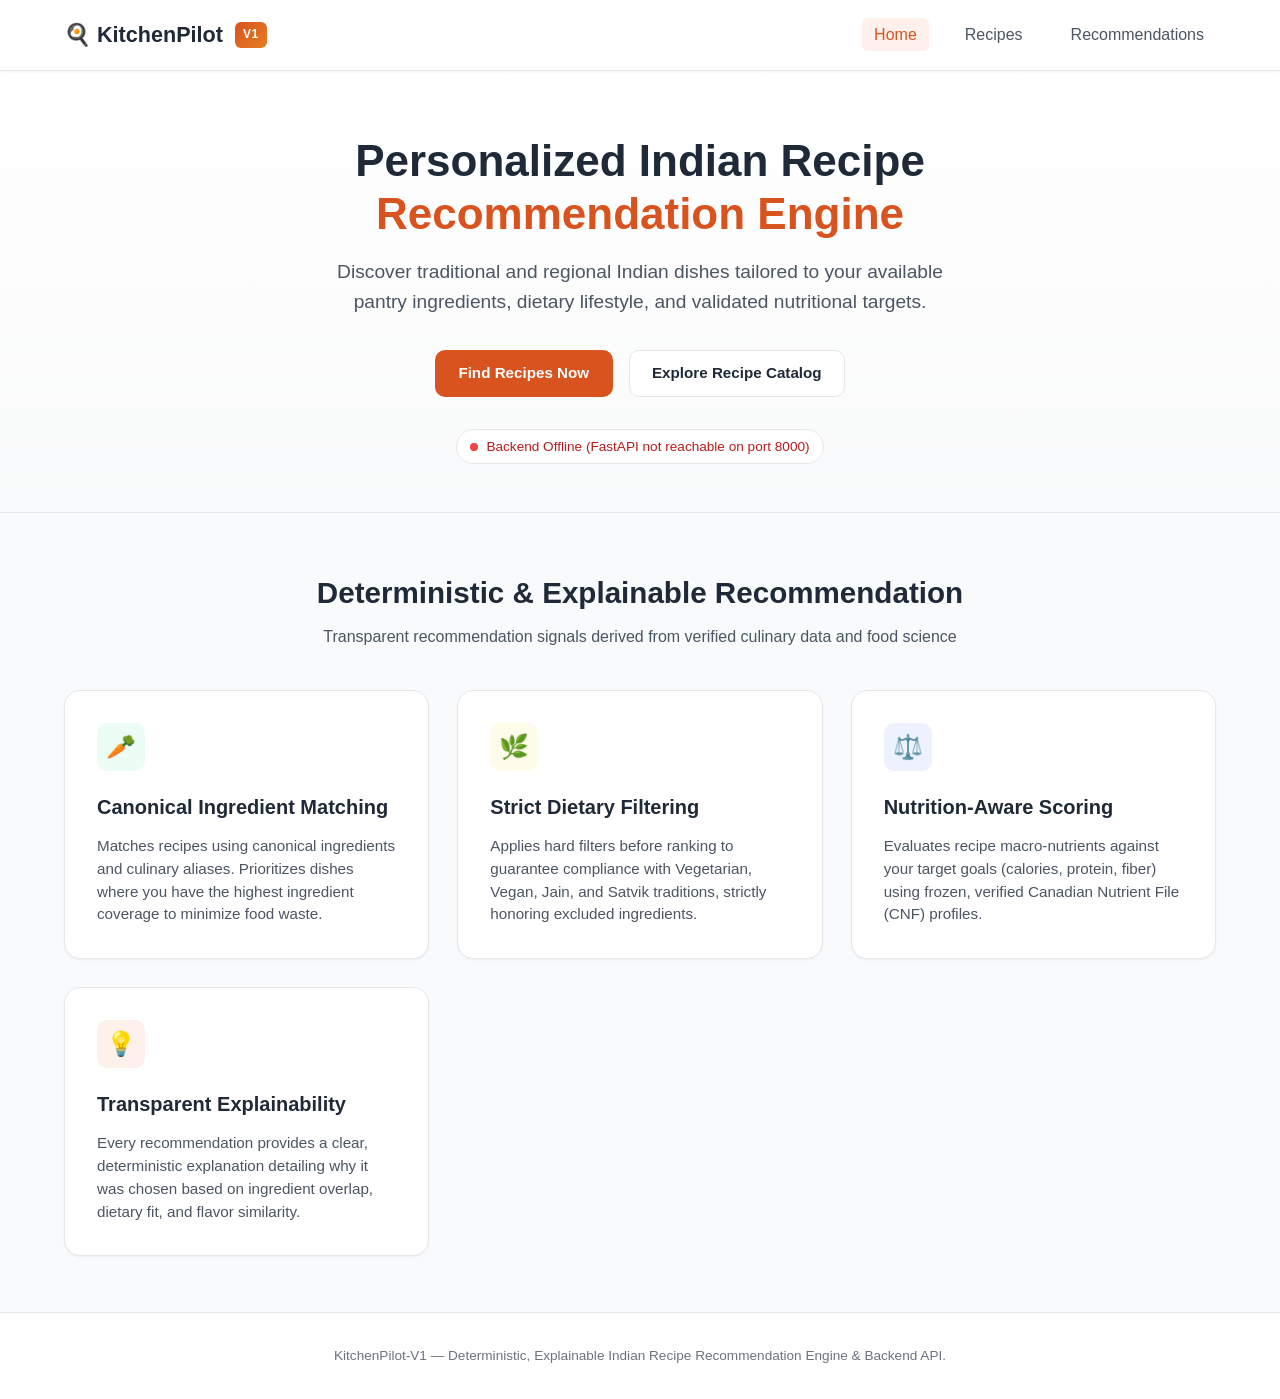
==== frontend/index.html @ 8e4f73e8 "feat: release KitchenPilot-V1 1.0.0" ====
<!DOCTYPE html>
<html lang="en">
<head>
    <meta charset="UTF-8">
    <meta name="viewport" content="width=device-width, initial-scale=1.0">
    <title>KitchenPilot-V1 — Personalized Indian Recipe Recommendation</title>
    <link rel="stylesheet" href="css/style.css">
</head>
<body>

    <!-- Navigation Header -->
    <header class="navbar">
        <div class="container nav-container">
            <a href="index.html" class="brand">
                <span>🍳 KitchenPilot</span>
                <span class="brand-badge">V1</span>
            </a>
            <nav>
                <ul class="nav-links">
                    <li><a href="index.html" class="active">Home</a></li>
                    <li><a href="recipes.html">Recipes</a></li>
                    <li><a href="recommendations.html">Recommendations</a></li>
                </ul>
            </nav>
        </div>
    </header>

    <!-- Hero Section -->
    <main>
        <section class="hero">
            <div class="container">
                <h1>Personalized Indian Recipe<br><span>Recommendation Engine</span></h1>
                <p>Discover traditional and regional Indian dishes tailored to your available pantry ingredients, dietary lifestyle, and validated nutritional targets.</p>
                <div class="cta-group">
                    <a href="recommendations.html" class="btn btn-primary">Find Recipes Now</a>
                    <a href="recipes.html" class="btn btn-secondary">Explore Recipe Catalog</a>
                </div>

                <!-- Backend Health Badge -->
                <div id="backend-status" style="margin-top: 2rem; display: inline-flex; align-items: center; gap: 0.5rem; font-size: 0.85rem; padding: 0.35rem 0.85rem; border-radius: var(--radius-full); background: var(--bg-card); border: 1px solid var(--border-color); color: var(--text-light);">
                    <span id="status-dot" style="width: 8px; height: 8px; border-radius: 50%; background: #9ca3af; display: inline-block;"></span>
                    <span id="status-text">Checking backend status...</span>
                </div>
            </div>
        </section>

        <!-- System Explanation / Pillars Section -->
        <section class="features-section">
            <div class="container">
                <div class="section-header">
                    <h2>Deterministic & Explainable Recommendation</h2>
                    <p>Transparent recommendation signals derived from verified culinary data and food science</p>
                </div>

                <div class="pillars-grid">
                    <!-- Pillar 1: Ingredient Matching -->
                    <div class="pillar-card">
                        <div class="pillar-icon" style="background-color: var(--accent-emerald-light); color: var(--accent-emerald);">
                            🥕
                        </div>
                        <h3>Canonical Ingredient Matching</h3>
                        <p>Matches recipes using canonical ingredients and culinary aliases. Prioritizes dishes where you have the highest ingredient coverage to minimize food waste.</p>
                    </div>

                    <!-- Pillar 2: Personal Preferences -->
                    <div class="pillar-card">
                        <div class="pillar-icon" style="background-color: var(--accent-amber-light); color: var(--accent-amber);">
                            🌿
                        </div>
                        <h3>Strict Dietary Filtering</h3>
                        <p>Applies hard filters before ranking to guarantee compliance with Vegetarian, Vegan, Jain, and Satvik traditions, strictly honoring excluded ingredients.</p>
                    </div>

                    <!-- Pillar 3: Nutrition-Aware Ranking -->
                    <div class="pillar-card">
                        <div class="pillar-icon" style="background-color: var(--accent-indigo-light); color: var(--accent-indigo);">
                            ⚖️
                        </div>
                        <h3>Nutrition-Aware Scoring</h3>
                        <p>Evaluates recipe macro-nutrients against your target goals (calories, protein, fiber) using frozen, verified Canadian Nutrient File (CNF) profiles.</p>
                    </div>

                    <!-- Pillar 4: Explainability -->
                    <div class="pillar-card">
                        <div class="pillar-icon" style="background-color: var(--primary-light); color: var(--primary);">
                            💡
                        </div>
                        <h3>Transparent Explainability</h3>
                        <p>Every recommendation provides a clear, deterministic explanation detailing why it was chosen based on ingredient overlap, dietary fit, and flavor similarity.</p>
                    </div>
                </div>
            </div>
        </section>
    </main>

    <!-- Footer -->
    <footer>
        <div class="container">
            <p>KitchenPilot-V1 — Deterministic, Explainable Indian Recipe Recommendation Engine & Backend API.</p>
        </div>
    </footer>

    <!-- Scripts -->
    <script src="js/api.js"></script>
    <script src="js/app.js"></script>
</body>
</html>
---- frontend/css/style.css ----
/**
 * KitchenPilot-V1 — Modern Food & Recommendation Dashboard Stylesheet
 * Self-contained Vanilla CSS with design system variables.
 */

:root {
    --primary: #d9531e;
    --primary-hover: #b83e10;
    --primary-light: #fef0ea;
    --primary-border: #f8cfbe;
    
    --secondary: #1f2937;
    --secondary-hover: #111827;
    
    --accent-emerald: #059669;
    --accent-emerald-light: #ecfdf5;
    --accent-amber: #d97706;
    --accent-amber-light: #fffbeb;
    --accent-indigo: #4f46e5;
    --accent-indigo-light: #eef2ff;

    --bg-main: #f9fafb;
    --bg-card: #ffffff;
    --bg-subtle: #f3f4f6;
    
    --text-main: #111827;
    --text-muted: #4b5563;
    --text-light: #6b7280;
    --text-white: #ffffff;

    --border-color: #e5e7eb;
    --border-focus: #d9531e;

    --shadow-sm: 0 1px 2px 0 rgba(0, 0, 0, 0.05);
    --shadow-md: 0 4px 6px -1px rgba(0, 0, 0, 0.08), 0 2px 4px -1px rgba(0, 0, 0, 0.04);
    --shadow-lg: 0 10px 15px -3px rgba(0, 0, 0, 0.08), 0 4px 6px -2px rgba(0, 0, 0, 0.04);

    --radius-sm: 6px;
    --radius-md: 10px;
    --radius-lg: 16px;
    --radius-full: 9999px;

    --font-family: -apple-system, BlinkMacSystemFont, "Segoe UI", Roboto, "Helvetica Neue", Arial, sans-serif;
    --transition: all 0.2s ease-in-out;
}

/* Reset & Base */
*, *::before, *::after {
    box-sizing: border-box;
    margin: 0;
    padding: 0;
}

body {
    font-family: var(--font-family);
    background-color: var(--bg-main);
    color: var(--text-main);
    line-height: 1.6;
    min-height: 100vh;
    display: flex;
    flex-direction: column;
}

a {
    color: var(--primary);
    text-decoration: none;
    transition: var(--transition);
}

a:hover {
    color: var(--primary-hover);
}

/* Layout */
.container {
    width: 100%;
    max-width: 1200px;
    margin: 0 auto;
    padding: 0 1.5rem;
}

/* Header & Navigation */
.navbar {
    background-color: var(--bg-card);
    border-bottom: 1px solid var(--border-color);
    position: sticky;
    top: 0;
    z-index: 50;
    box-shadow: var(--shadow-sm);
}

.nav-container {
    display: flex;
    align-items: center;
    justify-content: space-between;
    height: 70px;
}

.brand {
    display: flex;
    align-items: center;
    gap: 0.75rem;
    font-size: 1.35rem;
    font-weight: 700;
    color: var(--secondary);
    text-decoration: none;
}

.brand-badge {
    background: linear-gradient(135deg, var(--primary), #e67e22);
    color: var(--text-white);
    font-size: 0.75rem;
    font-weight: 600;
    padding: 0.2rem 0.5rem;
    border-radius: var(--radius-sm);
    letter-spacing: 0.5px;
}

.nav-links {
    display: flex;
    align-items: center;
    gap: 1.5rem;
    list-style: none;
}

.nav-links a {
    color: var(--text-muted);
    font-weight: 500;
    padding: 0.5rem 0.75rem;
    border-radius: var(--radius-sm);
}

.nav-links a:hover,
.nav-links a.active {
    color: var(--primary);
    background-color: var(--primary-light);
}

/* Hero Section */
.hero {
    background: linear-gradient(180deg, #ffffff 0%, var(--bg-main) 100%);
    padding: 4rem 0 3rem;
    text-align: center;
    border-bottom: 1px solid var(--border-color);
}

.hero h1 {
    font-size: 2.75rem;
    font-weight: 800;
    color: var(--secondary);
    margin-bottom: 1rem;
    line-height: 1.2;
}

.hero h1 span {
    color: var(--primary);
}

.hero p {
    font-size: 1.2rem;
    color: var(--text-muted);
    max-width: 650px;
    margin: 0 auto 2rem;
}

.cta-group {
    display: flex;
    justify-content: center;
    gap: 1rem;
    flex-wrap: wrap;
}

/* Buttons */
.btn {
    display: inline-flex;
    align-items: center;
    justify-content: center;
    gap: 0.5rem;
    padding: 0.65rem 1.4rem;
    font-size: 0.95rem;
    font-weight: 600;
    border-radius: var(--radius-md);
    cursor: pointer;
    border: 1px solid transparent;
    transition: var(--transition);
    text-decoration: none;
}

.btn-primary {
    background-color: var(--primary);
    color: var(--text-white);
}

.btn-primary:hover {
    background-color: var(--primary-hover);
    color: var(--text-white);
    transform: translateY(-1px);
    box-shadow: var(--shadow-md);
}

.btn-secondary {
    background-color: var(--bg-card);
    color: var(--secondary);
    border-color: var(--border-color);
}

.btn-secondary:hover {
    background-color: var(--bg-subtle);
    border-color: #d1d5db;
}

.btn-outline {
    background-color: transparent;
    color: var(--primary);
    border-color: var(--primary);
}

.btn-outline:hover {
    background-color: var(--primary-light);
}

.btn-sm {
    padding: 0.4rem 0.85rem;
    font-size: 0.85rem;
}

/* Feature Pillars Grid (Home) */
.features-section {
    padding: 3.5rem 0;
}

.section-header {
    text-align: center;
    margin-bottom: 2.5rem;
}

.section-header h2 {
    font-size: 1.85rem;
    color: var(--secondary);
    margin-bottom: 0.5rem;
}

.section-header p {
    color: var(--text-muted);
    font-size: 1rem;
}

.pillars-grid {
    display: grid;
    grid-template-columns: repeat(auto-fit, minmax(280px, 1fr));
    gap: 1.75rem;
}

.pillar-card {
    background-color: var(--bg-card);
    border: 1px solid var(--border-color);
    border-radius: var(--radius-lg);
    padding: 2rem;
    box-shadow: var(--shadow-sm);
    transition: var(--transition);
}

.pillar-card:hover {
    box-shadow: var(--shadow-md);
    border-color: var(--primary-border);
    transform: translateY(-2px);
}

.pillar-icon {
    width: 48px;
    height: 48px;
    border-radius: var(--radius-md);
    display: flex;
    align-items: center;
    justify-content: center;
    font-size: 1.5rem;
    margin-bottom: 1.25rem;
}

.pillar-card h3 {
    font-size: 1.25rem;
    color: var(--secondary);
    margin-bottom: 0.75rem;
}

.pillar-card p {
    color: var(--text-muted);
    font-size: 0.95rem;
    line-height: 1.5;
}

/* Filter Bar & Forms */
.card-filter {
    background-color: var(--bg-card);
    border: 1px solid var(--border-color);
    border-radius: var(--radius-lg);
    padding: 1.5rem;
    margin-bottom: 2rem;
    box-shadow: var(--shadow-sm);
}

.filter-grid {
    display: grid;
    grid-template-columns: repeat(auto-fit, minmax(200px, 1fr));
    gap: 1rem;
    margin-bottom: 1rem;
}

.form-group {
    display: flex;
    flex-direction: column;
    gap: 0.4rem;
}

.form-group label {
    font-size: 0.85rem;
    font-weight: 600;
    color: var(--text-muted);
}

.form-control {
    width: 100%;
    padding: 0.6rem 0.85rem;
    font-size: 0.95rem;
    border: 1px solid var(--border-color);
    border-radius: var(--radius-sm);
    background-color: #ffffff;
    color: var(--text-main);
    transition: var(--transition);
}

.form-control:focus {
    outline: none;
    border-color: var(--border-focus);
    box-shadow: 0 0 0 3px rgba(217, 83, 30, 0.15);
}

/* Checkbox Groups */
.checkbox-group {
    display: flex;
    flex-wrap: wrap;
    gap: 1.25rem;
    margin-top: 0.5rem;
}

.checkbox-label {
    display: inline-flex;
    align-items: center;
    gap: 0.4rem;
    font-size: 0.9rem;
    color: var(--text-main);
    cursor: pointer;
    font-weight: 500;
}

.checkbox-label input[type="checkbox"] {
    accent-color: var(--primary);
    width: 16px;
    height: 16px;
    cursor: pointer;
}

/* Tag Input Interaction */
.tag-input-wrapper {
    display: flex;
    flex-direction: column;
    gap: 0.5rem;
}

.tag-container {
    display: flex;
    flex-wrap: wrap;
    gap: 0.5rem;
    padding: 0.5rem;
    min-height: 44px;
    border: 1px solid var(--border-color);
    border-radius: var(--radius-sm);
    background: #ffffff;
}

.tag-item {
    background-color: var(--primary-light);
    color: var(--primary);
    border: 1px solid var(--primary-border);
    padding: 0.25rem 0.6rem;
    border-radius: var(--radius-full);
    font-size: 0.85rem;
    font-weight: 600;
    display: inline-flex;
    align-items: center;
    gap: 0.35rem;
}

.tag-remove {
    cursor: pointer;
    font-weight: bold;
    color: var(--primary);
    background: none;
    border: none;
    line-height: 1;
}

.tag-remove:hover {
    color: var(--primary-hover);
}

/* Recipe Cards Grid */
.recipes-grid {
    display: grid;
    grid-template-columns: repeat(auto-fill, minmax(320px, 1fr));
    gap: 1.5rem;
    margin-bottom: 2.5rem;
}

.recipe-card {
    background-color: var(--bg-card);
    border: 1px solid var(--border-color);
    border-radius: var(--radius-lg);
    padding: 1.5rem;
    box-shadow: var(--shadow-sm);
    display: flex;
    flex-direction: column;
    justify-content: space-between;
    transition: var(--transition);
}

.recipe-card:hover {
    box-shadow: var(--shadow-md);
    border-color: #cbd5e1;
    transform: translateY(-2px);
}

.card-header {
    margin-bottom: 0.75rem;
}

.card-header h3 {
    font-size: 1.15rem;
    font-weight: 700;
    color: var(--secondary);
    line-height: 1.35;
    margin-bottom: 0.4rem;
}

.card-meta {
    display: flex;
    flex-wrap: wrap;
    gap: 0.5rem;
    margin-bottom: 0.75rem;
}

.badge {
    font-size: 0.75rem;
    font-weight: 600;
    padding: 0.2rem 0.55rem;
    border-radius: var(--radius-full);
    text-transform: capitalize;
}

.badge-cuisine {
    background-color: var(--bg-subtle);
    color: var(--text-muted);
}

.badge-veg {
    background-color: var(--accent-emerald-light);
    color: var(--accent-emerald);
    border: 1px solid #a7f3d0;
}

.badge-nonveg {
    background-color: #fef2f2;
    color: #dc2626;
    border: 1px solid #fecaca;
}

.badge-diet {
    background-color: var(--accent-amber-light);
    color: var(--accent-amber);
    border: 1px solid #fde68a;
}

.card-body {
    flex-grow: 1;
    margin-bottom: 1rem;
    font-size: 0.9rem;
    color: var(--text-muted);
}

.info-row {
    display: flex;
    justify-content: space-between;
    margin-bottom: 0.35rem;
}

.card-footer {
    display: flex;
    align-items: center;
    justify-content: space-between;
    padding-top: 1rem;
    border-top: 1px solid var(--border-color);
}

/* Explainability Banner in Recommendation Cards */
.card-explanation {
    background-color: #f0fdf4;
    border: 1px solid #bbf7d0;
    border-radius: var(--radius-sm);
    padding: 0.75rem;
    margin: 0.75rem 0;
    font-size: 0.85rem;
    color: #166534;
    line-height: 1.45;
}

.score-badge {
    display: inline-flex;
    align-items: center;
    gap: 0.35rem;
    background-color: var(--primary-light);
    color: var(--primary);
    font-weight: 700;
    padding: 0.3rem 0.65rem;
    border-radius: var(--radius-md);
    font-size: 0.85rem;
}

/* Recipe Detail View */
.detail-header {
    background-color: var(--bg-card);
    border: 1px solid var(--border-color);
    border-radius: var(--radius-lg);
    padding: 2.5rem;
    margin-bottom: 2rem;
    box-shadow: var(--shadow-sm);
}

.detail-title {
    font-size: 2rem;
    font-weight: 800;
    color: var(--secondary);
    margin-bottom: 0.5rem;
}

.detail-local-name {
    font-size: 1.15rem;
    color: var(--text-light);
    margin-bottom: 1rem;
    font-style: italic;
}

.detail-badges {
    display: flex;
    flex-wrap: wrap;
    gap: 0.5rem;
    margin-bottom: 1.5rem;
}

.detail-stats-bar {
    display: grid;
    grid-template-columns: repeat(auto-fit, minmax(130px, 1fr));
    gap: 1rem;
    padding-top: 1.25rem;
    border-top: 1px solid var(--border-color);
}

.stat-item {
    text-align: center;
}

.stat-label {
    font-size: 0.8rem;
    color: var(--text-light);
    text-transform: uppercase;
    letter-spacing: 0.5px;
    font-weight: 600;
}

.stat-value {
    font-size: 1.2rem;
    font-weight: 700;
    color: var(--secondary);
    margin-top: 0.25rem;
}

.detail-grid {
    display: grid;
    grid-template-columns: 1fr 1fr;
    gap: 2rem;
    margin-bottom: 2.5rem;
}

@media (max-width: 860px) {
    .detail-grid {
        grid-template-columns: 1fr;
    }
}

.detail-section {
    background-color: var(--bg-card);
    border: 1px solid var(--border-color);
    border-radius: var(--radius-lg);
    padding: 2rem;
    box-shadow: var(--shadow-sm);
}

.detail-section h2 {
    font-size: 1.35rem;
    color: var(--secondary);
    margin-bottom: 1.25rem;
    display: flex;
    align-items: center;
    gap: 0.5rem;
}

.ingredients-list {
    list-style: none;
}

.ingredients-list li {
    padding: 0.6rem 0;
    border-bottom: 1px solid #f3f4f6;
    font-size: 0.95rem;
    display: flex;
    align-items: flex-start;
    gap: 0.6rem;
}

.ingredients-list li::before {
    content: "•";
    color: var(--primary);
    font-size: 1.2rem;
    line-height: 1;
}

.instructions-text {
    white-space: pre-line;
    font-size: 0.95rem;
    color: var(--text-muted);
    line-height: 1.7;
}

/* Nutrition Modal / Panel */
.nutrition-panel {
    background-color: #fafafa;
    border: 1px solid var(--border-color);
    border-radius: var(--radius-md);
    padding: 1.25rem;
    margin-top: 1rem;
}

.nutrition-grid {
    display: grid;
    grid-template-columns: repeat(auto-fit, minmax(110px, 1fr));
    gap: 0.75rem;
    margin-top: 0.75rem;
}

.nut-cell {
    background-color: #ffffff;
    border: 1px solid var(--border-color);
    border-radius: var(--radius-sm);
    padding: 0.6rem;
    text-align: center;
}

.nut-label {
    font-size: 0.75rem;
    color: var(--text-light);
    font-weight: 600;
}

.nut-value {
    font-size: 1.05rem;
    font-weight: 700;
    color: var(--secondary);
    margin-top: 0.2rem;
}

/* Pagination */
.pagination {
    display: flex;
    align-items: center;
    justify-content: center;
    gap: 0.75rem;
    margin: 2.5rem 0 3rem;
}

.page-info {
    font-size: 0.9rem;
    color: var(--text-muted);
    font-weight: 500;
}

/* Loading & Empty States */
.state-box {
    text-align: center;
    padding: 3.5rem 1.5rem;
    background-color: var(--bg-card);
    border: 1px solid var(--border-color);
    border-radius: var(--radius-lg);
    margin: 2rem 0;
}

.spinner {
    width: 44px;
    height: 44px;
    border: 4px solid var(--bg-subtle);
    border-top: 4px solid var(--primary);
    border-radius: 50%;
    margin: 0 auto 1.25rem;
    animation: spin 0.8s linear infinite;
}

@keyframes spin {
    0% { transform: rotate(0deg); }
    100% { transform: rotate(360deg); }
}

.state-box h3 {
    font-size: 1.25rem;
    color: var(--secondary);
    margin-bottom: 0.5rem;
}

.state-box p {
    color: var(--text-light);
    font-size: 0.95rem;
}

.error-banner {
    background-color: #fef2f2;
    border: 1px solid #fecaca;
    color: #991b1b;
    border-radius: var(--radius-md);
    padding: 1rem 1.25rem;
    margin-bottom: 1.5rem;
    display: flex;
    align-items: flex-start;
    gap: 0.75rem;
}

/* Footer */
footer {
    margin-top: auto;
    background-color: var(--bg-card);
    border-top: 1px solid var(--border-color);
    padding: 2rem 0;
    text-align: center;
    color: var(--text-light);
    font-size: 0.85rem;
}
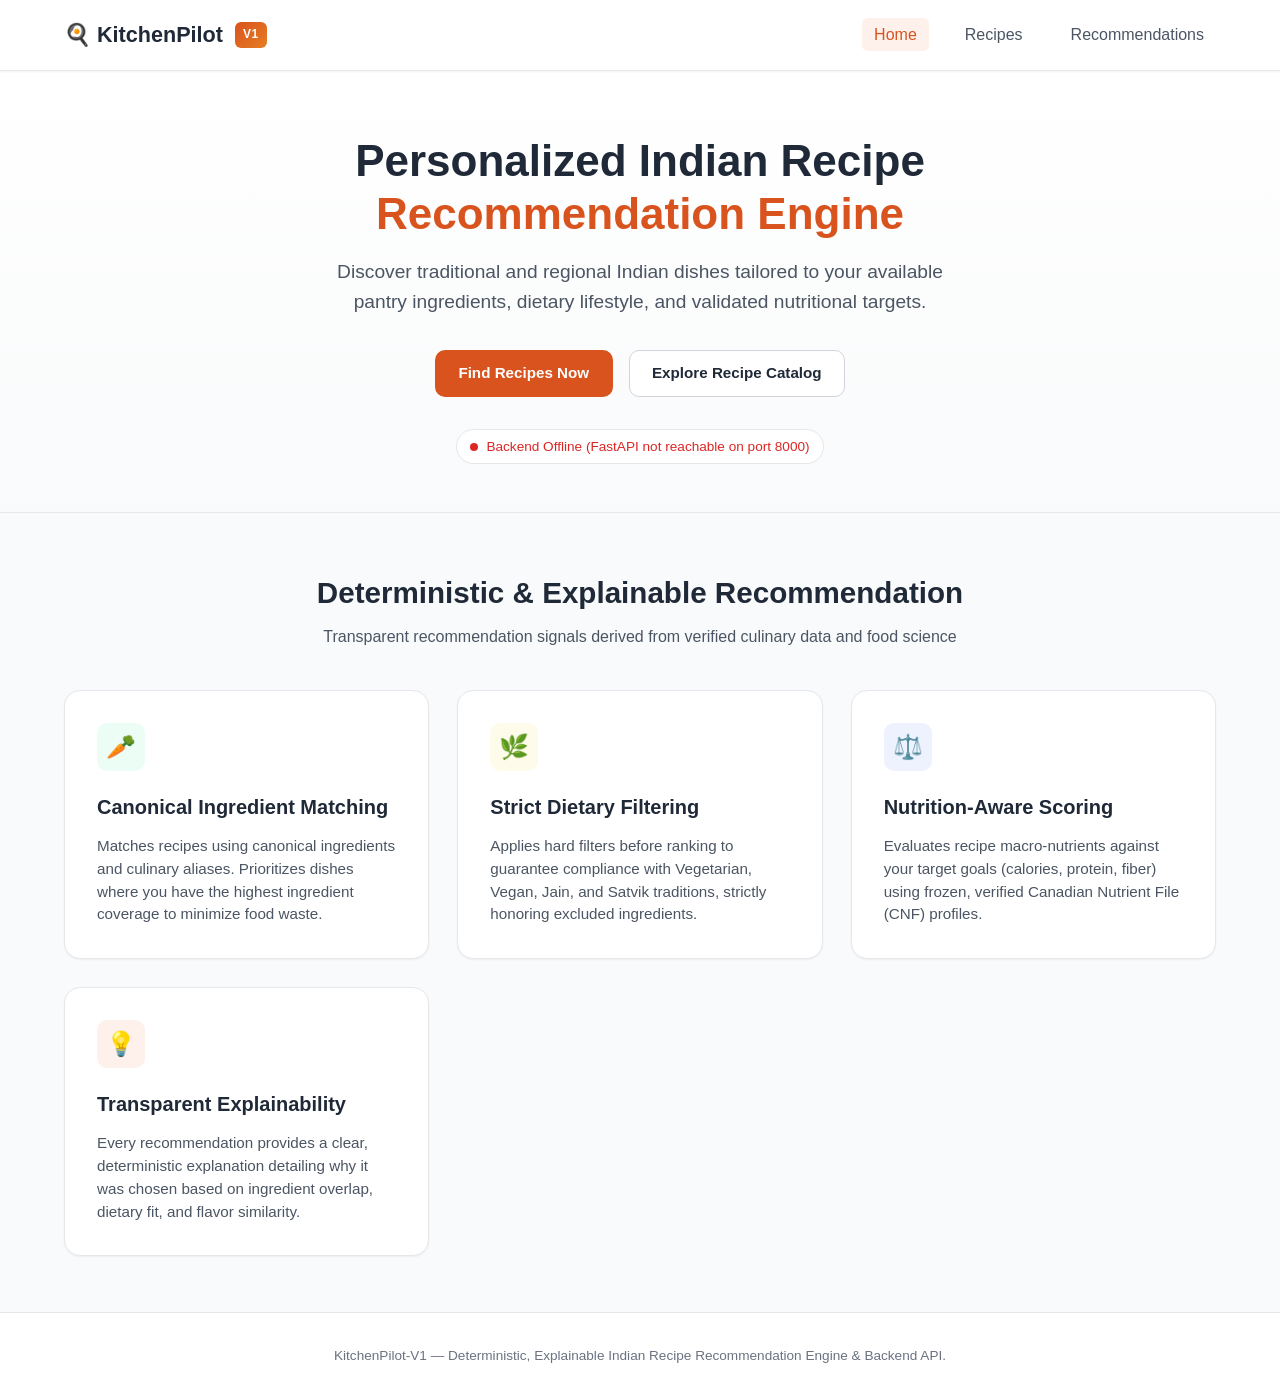
==== commit 22be2c47: "Prepare KitchenPilot-V1 for deployment" ====
--- a/frontend/index.html
+++ b/frontend/index.html
@@ -37,8 +37,8 @@
                 </div>
 
                 <!-- Backend Health Badge -->
-                <div id="backend-status" style="margin-top: 2rem; display: inline-flex; align-items: center; gap: 0.5rem; font-size: 0.85rem; padding: 0.35rem 0.85rem; border-radius: var(--radius-full); background: var(--bg-card); border: 1px solid var(--border-color); color: var(--text-light);">
-                    <span id="status-dot" style="width: 8px; height: 8px; border-radius: 50%; background: #9ca3af; display: inline-block;"></span>
+                <div id="backend-status" class="backend-status-badge">
+                    <span id="status-dot" class="status-dot"></span>
                     <span id="status-text">Checking backend status...</span>
                 </div>
             </div>
--- a/frontend/css/style.css
+++ b/frontend/css/style.css
@@ -1,17 +1,49 @@
 /**
  * KitchenPilot-V1 — Modern Food & Recommendation Dashboard Stylesheet
- * Self-contained Vanilla CSS with design system variables.
+ * Self-contained Vanilla CSS with centralized semantic design system variables.
+ * Fully compatible with native prefers-color-scheme and external dark mode extensions.
  */
 
 :root {
+    /* Color Scheme standard for light-by-default design */
+    color-scheme: light;
+
+    /* Surfaces & Backgrounds */
+    --bg-main: #f9fafb;
+    --bg-page: #f9fafb;
+    --bg-card: #ffffff;
+    --bg-surface: #ffffff;
+    --bg-subtle: #f3f4f6;
+    --bg-input: #ffffff;
+
+    /* Typography & Neutrals */
+    --text-main: #111827;
+    --text-primary: #111827;
+    --text-secondary: #1f2937;
+    --text-muted: #4b5563;
+    --text-light: #6b7280;
+    --text-white: #ffffff;
+
+    /* Secondary / Heading Neutrals */
+    --secondary: #1f2937;
+    --secondary-hover: #111827;
+
+    /* Brand / Primary Accent */
     --primary: #d9531e;
     --primary-hover: #b83e10;
     --primary-light: #fef0ea;
     --primary-border: #f8cfbe;
-    
-    --secondary: #1f2937;
-    --secondary-hover: #111827;
-    
+    --primary-text: #ffffff;
+
+    /* Borders */
+    --border-color: #e5e7eb;
+    --border-subtle: #f3f4f6;
+    --border-strong: #d1d5db;
+    --border-hover: #cbd5e1;
+    --border-focus: #d9531e;
+    --focus-ring: rgba(217, 83, 30, 0.18);
+
+    /* Accents & Functional Colors */
     --accent-emerald: #059669;
     --accent-emerald-light: #ecfdf5;
     --accent-amber: #d97706;
@@ -19,18 +51,56 @@
     --accent-indigo: #4f46e5;
     --accent-indigo-light: #eef2ff;
 
-    --bg-main: #f9fafb;
-    --bg-card: #ffffff;
-    --bg-subtle: #f3f4f6;
-    
-    --text-main: #111827;
-    --text-muted: #4b5563;
-    --text-light: #6b7280;
-    --text-white: #ffffff;
-
-    --border-color: #e5e7eb;
-    --border-focus: #d9531e;
-
+    --success: #059669;
+    --success-light: #ecfdf5;
+    --success-border: #a7f3d0;
+    --success-text: #065f46;
+
+    --warning: #d97706;
+    --warning-light: #fffbeb;
+    --warning-border: #fde68a;
+    --warning-title: #92400e;
+    --warning-text: #78350f;
+    --warning-badge-bg: #fef3c7;
+    --warning-badge-text: #b45309;
+
+    --danger: #dc2626;
+    --danger-light: #fef2f2;
+    --danger-border: #fecaca;
+    --danger-text: #991b1b;
+
+    /* Badges */
+    --badge-cuisine-bg: var(--bg-subtle);
+    --badge-cuisine-text: var(--text-muted);
+    --badge-veg-bg: #ecfdf5;
+    --badge-veg-text: #059669;
+    --badge-veg-border: #a7f3d0;
+    --badge-nonveg-bg: #fef2f2;
+    --badge-nonveg-text: #dc2626;
+    --badge-nonveg-border: #fecaca;
+    --badge-diet-bg: #fffbeb;
+    --badge-diet-text: #d97706;
+    --badge-diet-border: #fde68a;
+
+    /* Explainability Banner */
+    --explanation-bg: #f0fdf4;
+    --explanation-border: #bbf7d0;
+    --explanation-text: #166534;
+
+    /* Nutrition Panel */
+    --nut-panel-bg: #fafafa;
+    --nut-cell-bg: #ffffff;
+    --nut-cell-border: var(--border-color);
+
+    /* Hero Section */
+    --hero-bg: #ffffff;
+    --hero-bg-top: #ffffff;
+    --hero-bg-bottom: var(--bg-main);
+    --hero-text: var(--secondary);
+    --hero-text-muted: var(--text-muted);
+    --hero-border: var(--border-color);
+
+    /* Shadows */
     --shadow-sm: 0 1px 2px 0 rgba(0, 0, 0, 0.05);
     --shadow-md: 0 4px 6px -1px rgba(0, 0, 0, 0.08), 0 2px 4px -1px rgba(0, 0, 0, 0.04);
     --shadow-lg: 0 10px 15px -3px rgba(0, 0, 0, 0.08), 0 4px 6px -2px rgba(0, 0, 0, 0.04);
@@ -69,6 +139,11 @@
 
 a:hover {
     color: var(--primary-hover);
+}
+
+/* Native form controls inherit light color-scheme */
+input, select, textarea, button {
+    color-scheme: light;
 }
 
 /* Layout */
@@ -138,16 +213,17 @@
 
 /* Hero Section */
 .hero {
-    background: linear-gradient(180deg, #ffffff 0%, var(--bg-main) 100%);
+    background-color: var(--hero-bg);
+    background: linear-gradient(180deg, var(--hero-bg-top) 0%, var(--hero-bg-bottom) 100%);
     padding: 4rem 0 3rem;
     text-align: center;
-    border-bottom: 1px solid var(--border-color);
+    border-bottom: 1px solid var(--hero-border);
 }
 
 .hero h1 {
     font-size: 2.75rem;
     font-weight: 800;
-    color: var(--secondary);
+    color: var(--hero-text);
     margin-bottom: 1rem;
     line-height: 1.2;
 }
@@ -158,9 +234,41 @@
 
 .hero p {
     font-size: 1.2rem;
-    color: var(--text-muted);
+    color: var(--hero-text-muted);
     max-width: 650px;
     margin: 0 auto 2rem;
+}
+
+.hero .btn-secondary {
+    background-color: var(--bg-card);
+    color: var(--hero-text);
+    border-color: var(--border-strong);
+}
+
+.hero .btn-secondary:hover {
+    background-color: var(--bg-subtle);
+    border-color: var(--border-hover);
+}
+
+.backend-status-badge {
+    margin-top: 2rem;
+    display: inline-flex;
+    align-items: center;
+    gap: 0.5rem;
+    font-size: 0.85rem;
+    padding: 0.35rem 0.85rem;
+    border-radius: var(--radius-full);
+    background-color: var(--bg-card);
+    border: 1px solid var(--border-color);
+    color: var(--text-light);
+}
+
+.status-dot {
+    width: 8px;
+    height: 8px;
+    border-radius: 50%;
+    background-color: var(--text-light);
+    display: inline-block;
 }
 
 .cta-group {
@@ -188,12 +296,12 @@
 
 .btn-primary {
     background-color: var(--primary);
-    color: var(--text-white);
+    color: var(--primary-text);
 }
 
 .btn-primary:hover {
     background-color: var(--primary-hover);
-    color: var(--text-white);
+    color: var(--primary-text);
     transform: translateY(-1px);
     box-shadow: var(--shadow-md);
 }
@@ -206,7 +314,7 @@
 
 .btn-secondary:hover {
     background-color: var(--bg-subtle);
-    border-color: #d1d5db;
+    border-color: var(--border-strong);
 }
 
 .btn-outline {
@@ -324,15 +432,27 @@
     font-size: 0.95rem;
     border: 1px solid var(--border-color);
     border-radius: var(--radius-sm);
-    background-color: #ffffff;
+    background-color: var(--bg-input);
     color: var(--text-main);
     transition: var(--transition);
+}
+
+.form-control::placeholder {
+    color: var(--text-light);
+    opacity: 0.85;
 }
 
 .form-control:focus {
     outline: none;
     border-color: var(--border-focus);
-    box-shadow: 0 0 0 3px rgba(217, 83, 30, 0.15);
+    box-shadow: 0 0 0 3px var(--focus-ring);
+}
+
+.form-control:disabled {
+    background-color: var(--bg-subtle);
+    color: var(--text-muted);
+    cursor: not-allowed;
+    opacity: 0.7;
 }
 
 /* Checkbox Groups */
@@ -375,7 +495,7 @@
     min-height: 44px;
     border: 1px solid var(--border-color);
     border-radius: var(--radius-sm);
-    background: #ffffff;
+    background-color: var(--bg-input);
 }
 
 .tag-item {
@@ -404,6 +524,31 @@
     color: var(--primary-hover);
 }
 
+/* Matched & Missing Ingredient Tags in Cards */
+.tag-matched {
+    display: inline-block;
+    font-size: 0.75rem;
+    font-weight: 500;
+    background-color: var(--badge-veg-bg);
+    color: var(--badge-veg-text);
+    border: 1px solid var(--badge-veg-border);
+    border-radius: var(--radius-full);
+    padding: 0.15rem 0.5rem;
+    margin: 0.15rem;
+}
+
+.tag-missing {
+    display: inline-block;
+    font-size: 0.75rem;
+    font-weight: 500;
+    background-color: var(--bg-subtle);
+    color: var(--text-muted);
+    border: 1px solid var(--border-color);
+    border-radius: var(--radius-full);
+    padding: 0.15rem 0.5rem;
+    margin: 0.15rem;
+}
+
 /* Recipe Cards Grid */
 .recipes-grid {
     display: grid;
@@ -426,7 +571,7 @@
 
 .recipe-card:hover {
     box-shadow: var(--shadow-md);
-    border-color: #cbd5e1;
+    border-color: var(--border-hover);
     transform: translateY(-2px);
 }
 
@@ -458,26 +603,26 @@
 }
 
 .badge-cuisine {
-    background-color: var(--bg-subtle);
-    color: var(--text-muted);
+    background-color: var(--badge-cuisine-bg);
+    color: var(--badge-cuisine-text);
 }
 
 .badge-veg {
-    background-color: var(--accent-emerald-light);
-    color: var(--accent-emerald);
-    border: 1px solid #a7f3d0;
+    background-color: var(--badge-veg-bg);
+    color: var(--badge-veg-text);
+    border: 1px solid var(--badge-veg-border);
 }
 
 .badge-nonveg {
-    background-color: #fef2f2;
-    color: #dc2626;
-    border: 1px solid #fecaca;
+    background-color: var(--badge-nonveg-bg);
+    color: var(--badge-nonveg-text);
+    border: 1px solid var(--badge-nonveg-border);
 }
 
 .badge-diet {
-    background-color: var(--accent-amber-light);
-    color: var(--accent-amber);
-    border: 1px solid #fde68a;
+    background-color: var(--badge-diet-bg);
+    color: var(--badge-diet-text);
+    border: 1px solid var(--badge-diet-border);
 }
 
 .card-body {
@@ -501,15 +646,60 @@
     border-top: 1px solid var(--border-color);
 }
 
+/* Feedback Action Buttons */
+.feedback-actions {
+    display: flex;
+    gap: 0.35rem;
+    justify-content: flex-end;
+    padding-top: 0.35rem;
+    border-top: 1px solid var(--border-color);
+}
+
+.btn-fb {
+    background-color: var(--bg-card);
+    color: var(--text-muted);
+    border: 1px solid var(--border-color);
+    font-size: 0.8rem;
+    padding: 0.2rem 0.45rem;
+}
+
+.btn-fb:hover {
+    background-color: var(--bg-subtle);
+    color: var(--text-main);
+    border-color: var(--border-strong);
+}
+
+.btn-fb.active,
+.btn-fb:disabled {
+    background-color: var(--badge-veg-bg);
+    color: var(--badge-veg-text);
+    border-color: var(--badge-veg-border);
+    cursor: default;
+}
+
+.btn-qual-fb {
+    background-color: var(--bg-subtle);
+    color: var(--text-muted);
+    border: 1px solid var(--border-color);
+    font-size: 0.8rem;
+    padding: 0.2rem 0.45rem;
+}
+
+.btn-qual-fb:hover {
+    background-color: var(--bg-card);
+    color: var(--text-main);
+    border-color: var(--border-strong);
+}
+
 /* Explainability Banner in Recommendation Cards */
 .card-explanation {
-    background-color: #f0fdf4;
-    border: 1px solid #bbf7d0;
+    background-color: var(--explanation-bg);
+    border: 1px solid var(--explanation-border);
     border-radius: var(--radius-sm);
     padding: 0.75rem;
     margin: 0.75rem 0;
     font-size: 0.85rem;
-    color: #166534;
+    color: var(--explanation-text);
     line-height: 1.45;
 }
 
@@ -619,7 +809,7 @@
 
 .ingredients-list li {
     padding: 0.6rem 0;
-    border-bottom: 1px solid #f3f4f6;
+    border-bottom: 1px solid var(--border-subtle);
     font-size: 0.95rem;
     display: flex;
     align-items: flex-start;
@@ -642,7 +832,7 @@
 
 /* Nutrition Modal / Panel */
 .nutrition-panel {
-    background-color: #fafafa;
+    background-color: var(--nut-panel-bg);
     border: 1px solid var(--border-color);
     border-radius: var(--radius-md);
     padding: 1.25rem;
@@ -657,8 +847,8 @@
 }
 
 .nut-cell {
-    background-color: #ffffff;
-    border: 1px solid var(--border-color);
+    background-color: var(--nut-cell-bg);
+    border: 1px solid var(--nut-cell-border);
     border-radius: var(--radius-sm);
     padding: 0.6rem;
     text-align: center;
@@ -700,6 +890,52 @@
     border: 1px solid var(--border-color);
     border-radius: var(--radius-lg);
     margin: 2rem 0;
+}
+
+.state-box h3 {
+    font-size: 1.25rem;
+    color: var(--secondary);
+    margin-bottom: 0.5rem;
+}
+
+.state-box p {
+    color: var(--text-light);
+    font-size: 0.95rem;
+}
+
+/* Warning & Hard Constraints State Box */
+.state-box-warning {
+    background-color: var(--warning-light) !important;
+    border: 1px solid var(--warning-border) !important;
+}
+
+.state-box-warning h3 {
+    color: var(--warning-title) !important;
+}
+
+.state-box-warning p {
+    color: var(--warning-text) !important;
+}
+
+.state-warning-badge {
+    display: inline-block;
+    font-size: 0.75rem;
+    font-weight: 700;
+    text-transform: uppercase;
+    background-color: var(--warning-badge-bg);
+    color: var(--warning-badge-text);
+    padding: 0.2rem 0.5rem;
+    border-radius: var(--radius-sm);
+    margin-bottom: 0.75rem;
+}
+
+.safe-adjustments-box {
+    margin-top: 1rem;
+    text-align: left;
+    background-color: var(--bg-card);
+    padding: 1rem;
+    border-radius: var(--radius-md);
+    border: 1px solid var(--border-color);
 }
 
 .spinner {
@@ -717,21 +953,10 @@
     100% { transform: rotate(360deg); }
 }
 
-.state-box h3 {
-    font-size: 1.25rem;
-    color: var(--secondary);
-    margin-bottom: 0.5rem;
-}
-
-.state-box p {
-    color: var(--text-light);
-    font-size: 0.95rem;
-}
-
 .error-banner {
-    background-color: #fef2f2;
-    border: 1px solid #fecaca;
-    color: #991b1b;
+    background-color: var(--danger-light);
+    border: 1px solid var(--danger-border);
+    color: var(--danger-text);
     border-radius: var(--radius-md);
     padding: 1rem 1.25rem;
     margin-bottom: 1.5rem;
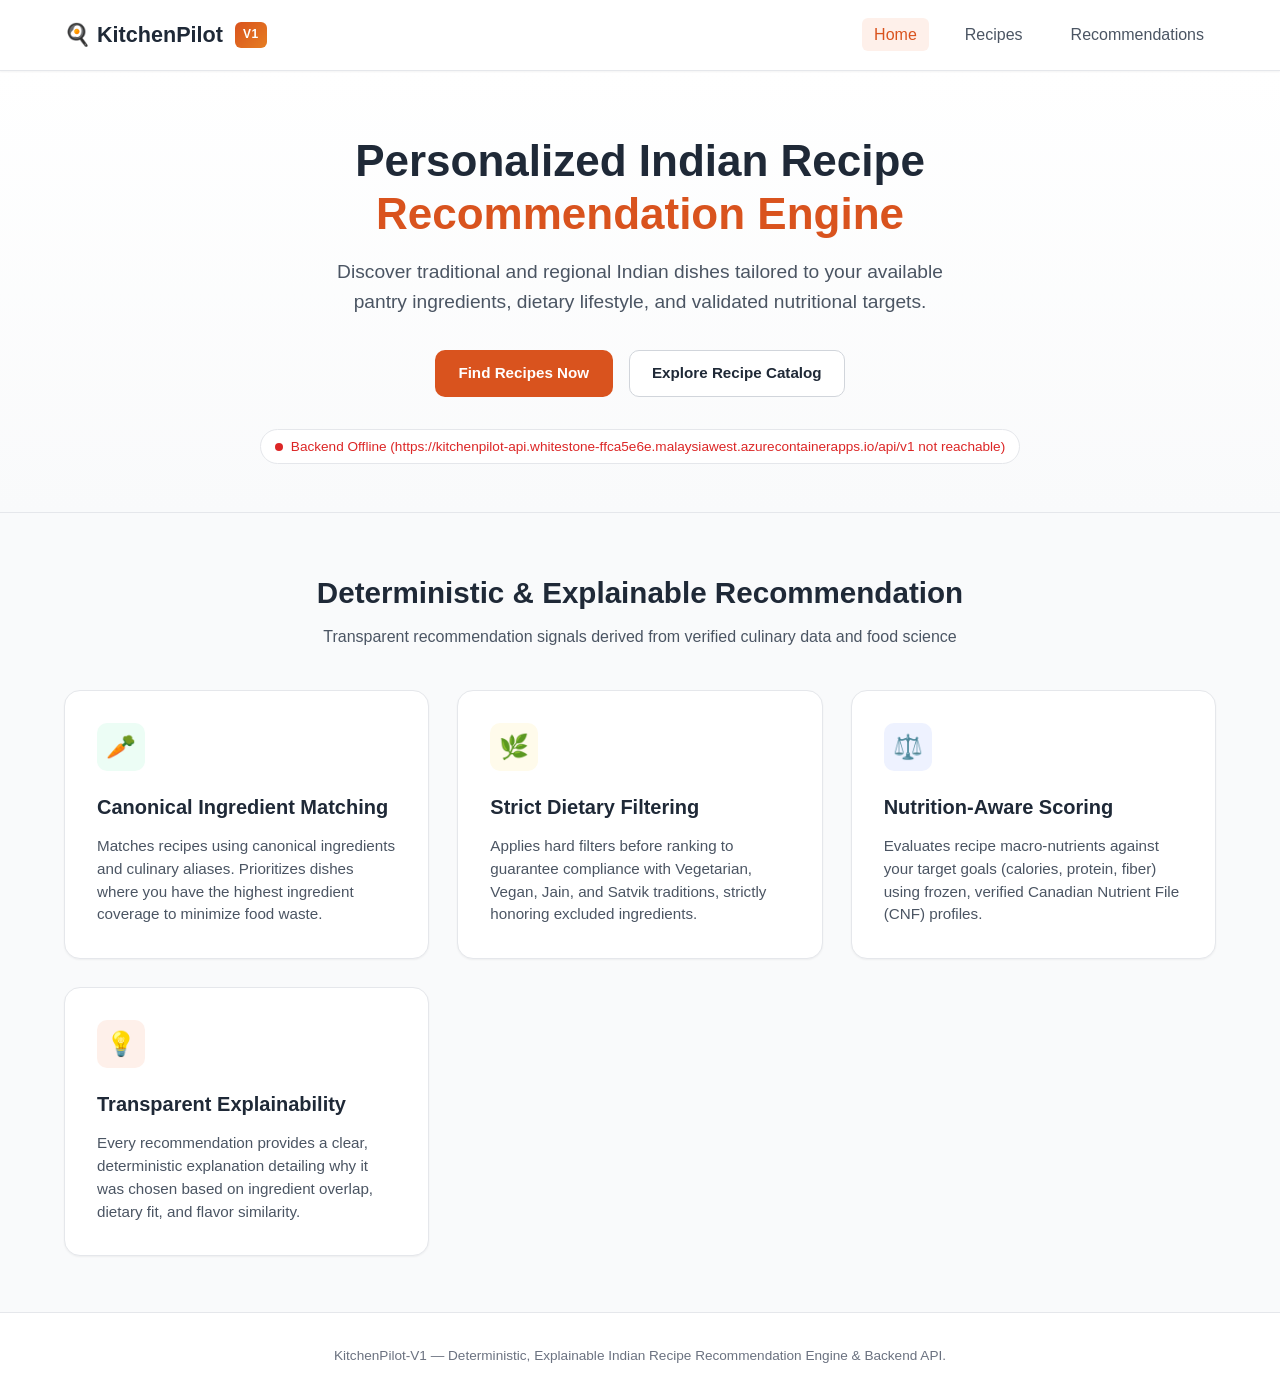
==== commit a35e84a4: "Finalize production audit fixes" ====
--- a/frontend/index.html
+++ b/frontend/index.html
@@ -101,6 +101,7 @@
     </footer>
 
     <!-- Scripts -->
+    <script src="js/config.js"></script>
     <script src="js/api.js"></script>
     <script src="js/app.js"></script>
 </body>
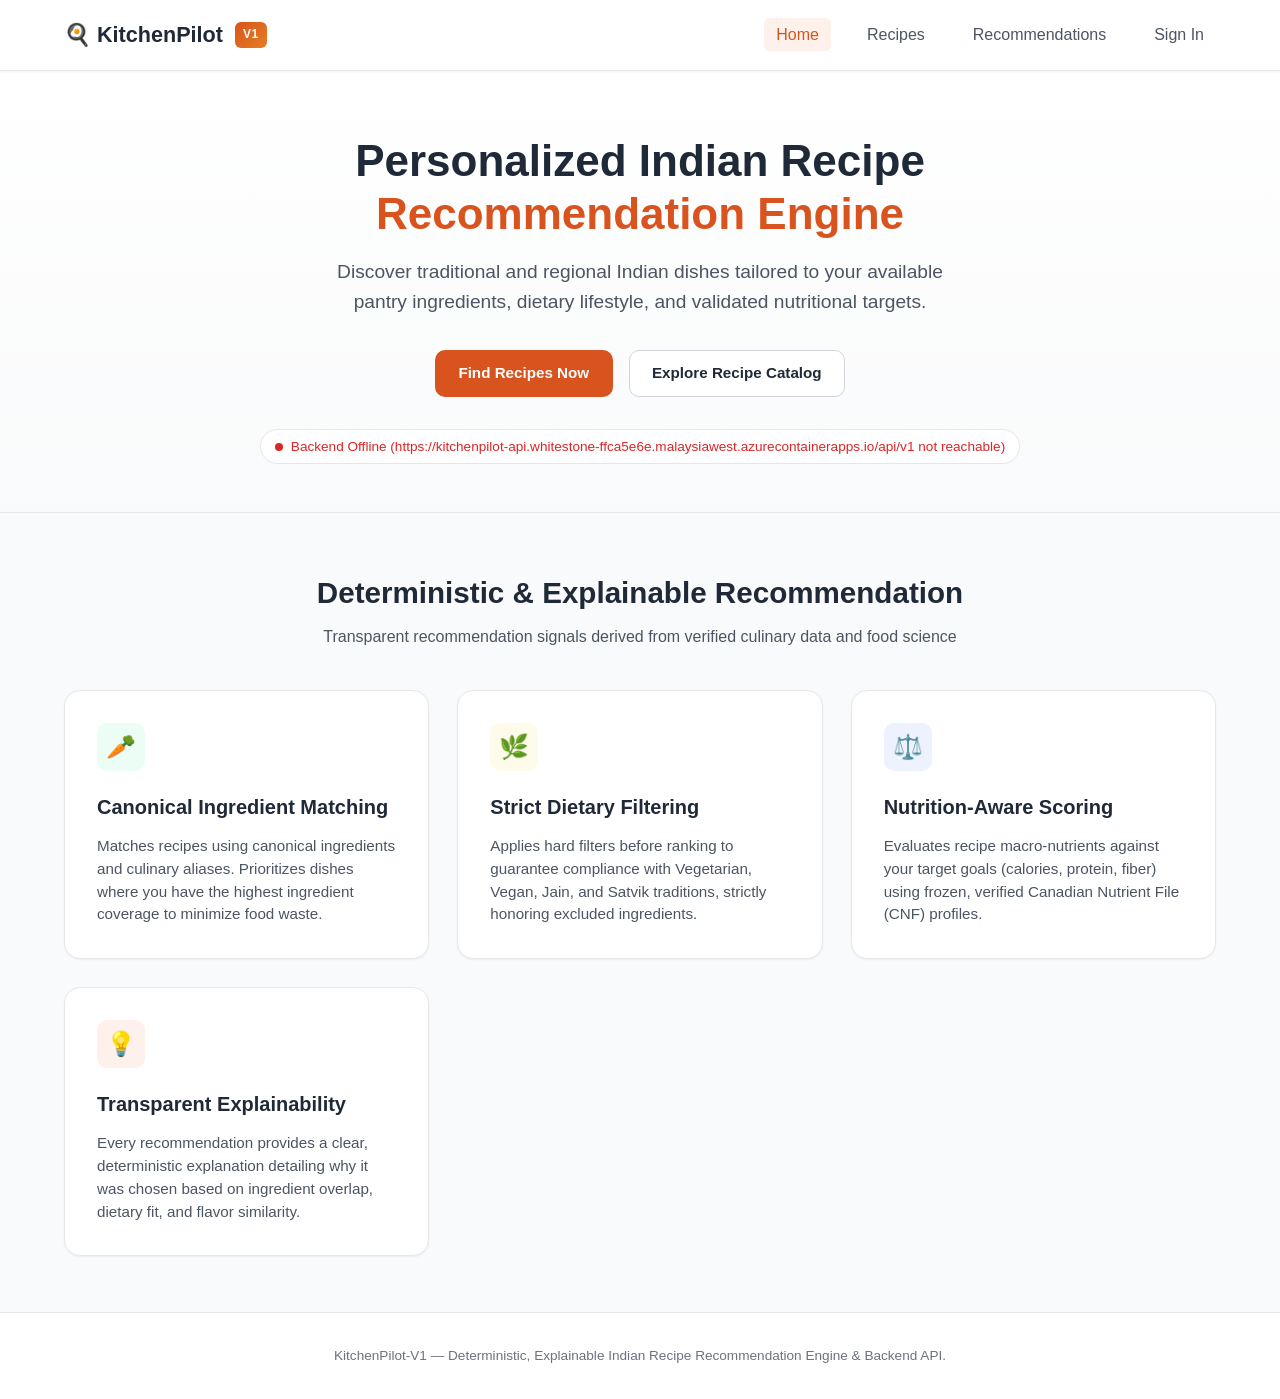
==== commit 1c74fb9e: "Complete authentication upgrade" ====
--- a/frontend/index.html
+++ b/frontend/index.html
@@ -20,6 +20,7 @@
                     <li><a href="index.html" class="active">Home</a></li>
                     <li><a href="recipes.html">Recipes</a></li>
                     <li><a href="recommendations.html">Recommendations</a></li>
+                    <li><a href="auth.html">Sign In</a></li>
                 </ul>
             </nav>
         </div>
--- a/frontend/css/style.css
+++ b/frontend/css/style.css
@@ -975,3 +975,356 @@
     color: var(--text-light);
     font-size: 0.85rem;
 }
+
+/* ==========================================================================
+   Authentication System Styles (Stage 5)
+   ========================================================================== */
+
+.auth-page-container {
+    display: flex;
+    justify-content: center;
+    align-items: center;
+    min-height: calc(100vh - 180px);
+    padding: 2.5rem 1.25rem;
+}
+
+.auth-card {
+    background-color: var(--bg-card);
+    border: 1px solid var(--border-color);
+    border-radius: var(--radius-lg);
+    box-shadow: var(--shadow-lg);
+    width: 100%;
+    max-width: 480px;
+    padding: 2.25rem;
+    position: relative;
+    overflow: hidden;
+}
+
+.auth-header {
+    text-align: center;
+    margin-bottom: 1.75rem;
+}
+
+.auth-header-icon {
+    width: 56px;
+    height: 56px;
+    border-radius: var(--radius-md);
+    background: linear-gradient(135deg, var(--primary-light), #fff);
+    border: 1px solid var(--primary-border);
+    display: flex;
+    align-items: center;
+    justify-content: center;
+    font-size: 1.85rem;
+    margin: 0 auto 1rem;
+}
+
+.auth-header h1 {
+    font-size: 1.6rem;
+    font-weight: 800;
+    color: var(--secondary);
+    margin-bottom: 0.35rem;
+}
+
+.auth-header p {
+    color: var(--text-muted);
+    font-size: 0.92rem;
+    line-height: 1.45;
+}
+
+/* Auth Segmented Navigation Tabs */
+.auth-tabs {
+    display: flex;
+    background-color: var(--bg-subtle);
+    border-radius: var(--radius-md);
+    padding: 0.25rem;
+    margin-bottom: 1.5rem;
+    gap: 0.25rem;
+}
+
+.auth-tab-btn {
+    flex: 1;
+    text-align: center;
+    padding: 0.55rem 0.75rem;
+    font-size: 0.88rem;
+    font-weight: 600;
+    color: var(--text-muted);
+    background: transparent;
+    border: none;
+    border-radius: var(--radius-sm);
+    cursor: pointer;
+    transition: var(--transition);
+}
+
+.auth-tab-btn:hover {
+    color: var(--text-main);
+}
+
+.auth-tab-btn.active {
+    background-color: var(--bg-card);
+    color: var(--primary);
+    box-shadow: var(--shadow-sm);
+}
+
+/* Auth Form Fields */
+.auth-form-group {
+    margin-bottom: 1.15rem;
+    display: flex;
+    flex-direction: column;
+    gap: 0.35rem;
+}
+
+.auth-form-group label {
+    font-size: 0.85rem;
+    font-weight: 600;
+    color: var(--secondary);
+    display: flex;
+    justify-content: space-between;
+    align-items: center;
+}
+
+.auth-link {
+    font-size: 0.82rem;
+    color: var(--primary);
+    font-weight: 500;
+    cursor: pointer;
+    text-decoration: none;
+}
+
+.auth-link:hover {
+    text-decoration: underline;
+    color: var(--primary-hover);
+}
+
+/* Password Requirements Checklist */
+.password-requirements-box {
+    background-color: var(--bg-subtle);
+    border: 1px solid var(--border-color);
+    border-radius: var(--radius-sm);
+    padding: 0.75rem 0.9rem;
+    margin-top: 0.35rem;
+    margin-bottom: 0.5rem;
+    font-size: 0.78rem;
+}
+
+.password-requirements-title {
+    font-weight: 700;
+    color: var(--text-muted);
+    margin-bottom: 0.4rem;
+    text-transform: uppercase;
+    letter-spacing: 0.04em;
+    font-size: 0.72rem;
+}
+
+.req-list {
+    list-style: none;
+    display: flex;
+    flex-direction: column;
+    gap: 0.25rem;
+}
+
+.req-item {
+    display: flex;
+    align-items: center;
+    gap: 0.45rem;
+    color: var(--text-light);
+    transition: var(--transition);
+}
+
+.req-item .req-icon {
+    font-size: 0.85rem;
+    width: 14px;
+    display: inline-block;
+    text-align: center;
+}
+
+.req-item.met {
+    color: var(--accent-emerald);
+    font-weight: 600;
+}
+
+.req-item.unmet {
+    color: var(--text-light);
+}
+
+/* Submit and Action Buttons */
+.auth-btn-block {
+    width: 100%;
+    padding: 0.75rem 1.25rem;
+    font-size: 0.98rem;
+    font-weight: 700;
+    border-radius: var(--radius-md);
+    margin-top: 0.5rem;
+}
+
+/* Divider with text */
+.auth-divider {
+    display: flex;
+    align-items: center;
+    text-align: center;
+    margin: 1.5rem 0 1.25rem;
+    color: var(--text-light);
+    font-size: 0.8rem;
+    text-transform: uppercase;
+    letter-spacing: 0.05em;
+}
+
+.auth-divider::before,
+.auth-divider::after {
+    content: "";
+    flex: 1;
+    border-bottom: 1px solid var(--border-color);
+}
+
+.auth-divider span {
+    padding: 0 0.85rem;
+}
+
+/* Google Sign-in Button */
+.google-btn-wrapper {
+    width: 100%;
+    display: flex;
+    flex-direction: column;
+    align-items: center;
+    justify-content: center;
+}
+
+.google-custom-btn {
+    width: 100%;
+    display: flex;
+    align-items: center;
+    justify-content: center;
+    gap: 0.75rem;
+    padding: 0.65rem 1.25rem;
+    background-color: var(--bg-card);
+    color: #3c4043;
+    border: 1px solid var(--border-strong);
+    border-radius: var(--radius-md);
+    font-size: 0.92rem;
+    font-weight: 600;
+    cursor: pointer;
+    transition: var(--transition);
+    box-shadow: var(--shadow-sm);
+}
+
+.google-custom-btn:hover:not(:disabled) {
+    background-color: #f8fafc;
+    border-color: #94a3b8;
+    box-shadow: var(--shadow-md);
+}
+
+.google-custom-btn:disabled {
+    opacity: 0.6;
+    cursor: not-allowed;
+    background-color: var(--bg-subtle);
+}
+
+.google-disabled-note {
+    font-size: 0.78rem;
+    color: var(--text-light);
+    margin-top: 0.4rem;
+    text-align: center;
+}
+
+/* Alert Boxes */
+.auth-alert {
+    padding: 0.85rem 1rem;
+    border-radius: var(--radius-md);
+    font-size: 0.88rem;
+    line-height: 1.45;
+    margin-bottom: 1.25rem;
+    display: flex;
+    align-items: flex-start;
+    gap: 0.65rem;
+}
+
+.auth-alert-icon {
+    font-size: 1.15rem;
+    line-height: 1;
+    flex-shrink: 0;
+}
+
+.auth-alert-error {
+    background-color: var(--danger-light);
+    border: 1px solid var(--danger-border);
+    color: var(--danger-text);
+}
+
+.auth-alert-success {
+    background-color: var(--success-light);
+    border: 1px solid var(--success-border);
+    color: var(--success-text);
+}
+
+.auth-alert-warning {
+    background-color: var(--warning-light);
+    border: 1px solid var(--warning-border);
+    color: var(--warning-text);
+}
+
+.auth-alert-info {
+    background-color: var(--accent-indigo-light);
+    border: 1px solid #c7d2fe;
+    color: #3730a3;
+}
+
+/* Countdown / Rate Limit Notice */
+.countdown-badge {
+    display: inline-block;
+    font-weight: 700;
+    background: rgba(220, 38, 38, 0.12);
+    color: var(--danger);
+    padding: 0.15rem 0.5rem;
+    border-radius: var(--radius-sm);
+    margin: 0 0.25rem;
+    font-variant-numeric: tabular-nums;
+}
+
+/* Unverified Email Warning Banner (Authenticated UI) */
+.unverified-warning-banner {
+    background: linear-gradient(90deg, #fffbeb, #fef3c7);
+    border: 1px solid var(--warning-border);
+    border-left: 4px solid var(--warning);
+    border-radius: var(--radius-md);
+    padding: 0.85rem 1.25rem;
+    margin-bottom: 1.5rem;
+    display: flex;
+    align-items: center;
+    justify-content: space-between;
+    flex-wrap: wrap;
+    gap: 0.85rem;
+    box-shadow: var(--shadow-sm);
+}
+
+.unverified-warning-content {
+    display: flex;
+    align-items: center;
+    gap: 0.75rem;
+    color: var(--warning-text);
+    font-size: 0.9rem;
+}
+
+.unverified-warning-content strong {
+    color: var(--warning-title);
+}
+
+.unverified-warning-actions {
+    display: flex;
+    gap: 0.5rem;
+    align-items: center;
+}
+
+/* Responsiveness */
+@media (max-width: 640px) {
+    .auth-card {
+        padding: 1.5rem;
+    }
+
+    .auth-header h1 {
+        font-size: 1.4rem;
+    }
+
+    .unverified-warning-banner {
+        flex-direction: column;
+        align-items: flex-start;
+    }
+}
